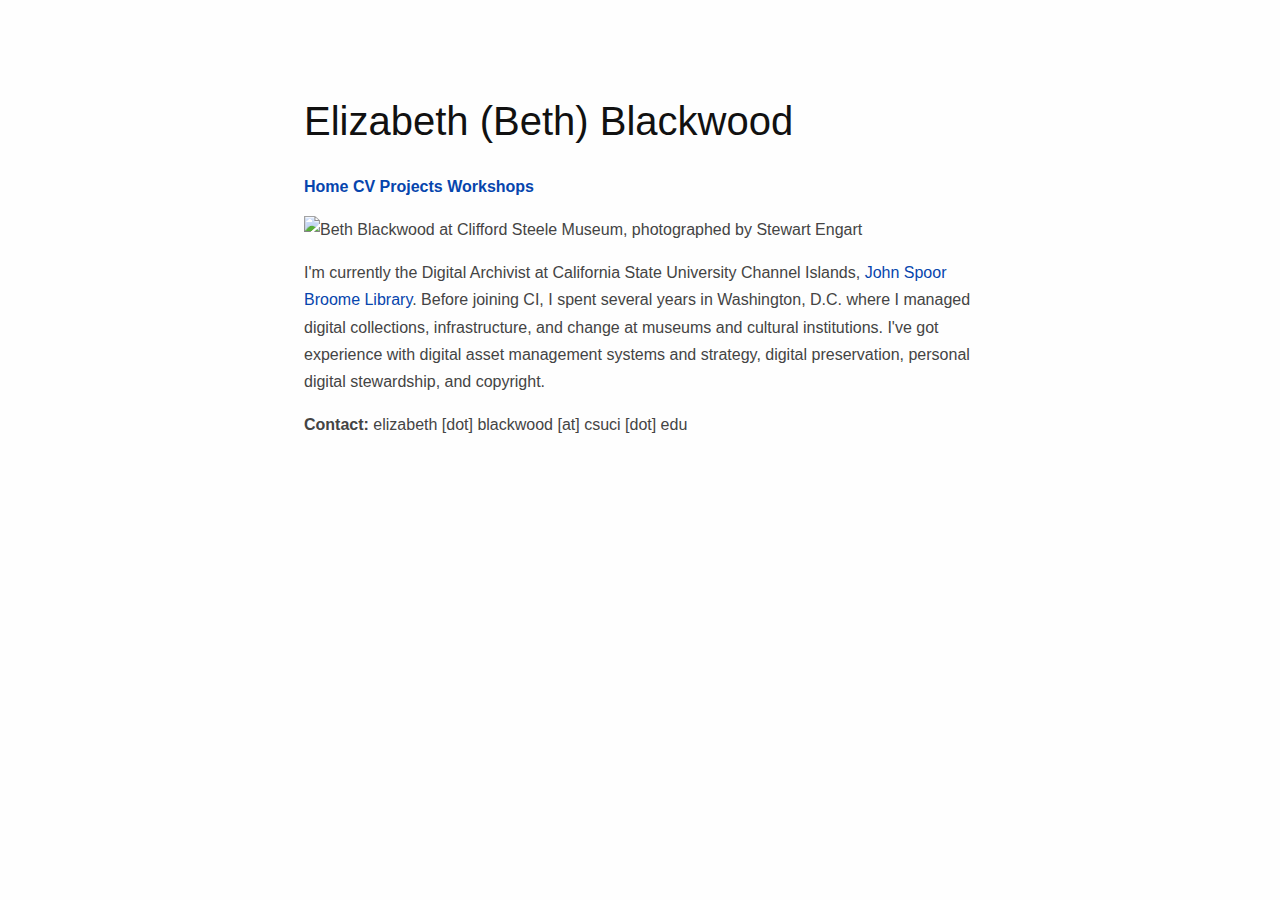
==== index.html @ 379c6d0c "Create index.html" ====
<!DOCTYPE html>
<html>

<head>

<meta charset="utf-8">
<meta name="viewport" content="width=device-width, initial-scale=1.0, user-scalable=yes">
<title>index</title>


<style type="text/css">

html {
  font-size: 100%;
  overflow-y: scroll;
  -webkit-text-size-adjust: 100%;
  -ms-text-size-adjust: 100%;
}

body {
  color: #444;
  font-family: Helvetica, Arial, sans-serif;
  font-size: 12px;
  line-height: 1.7;
  padding: 1em;
  margin: auto;
  max-width: 42em;
  background: #fefefe;
}

a {
  color: #0645ad;
  text-decoration: none;
}

a:visited {
  color: #0b0080;
}

a:hover {
  color: #06e;
}

a:active {
  color: #faa700;
}

a:focus {
  outline: thin dotted;
}

*::-moz-selection {
  background: rgba(255, 255, 0, 0.3);
  color: #000;
}

*::selection {
  background: rgba(255, 255, 0, 0.3);
  color: #000;
}

a::-moz-selection {
  background: rgba(255, 255, 0, 0.3);
  color: #0645ad;
}

a::selection {
  background: rgba(255, 255, 0, 0.3);
  color: #0645ad;
}

p {
  margin: 1em 0;
}

img {
  max-width: 100%;
}

h1, h2, h3, h4, h5, h6 {
  color: #111;
  line-height: 125%;
  margin-top: 2em;
  font-weight: normal;
}

h4, h5, h6 {
  font-weight: bold;
}

h1 {
  font-size: 2.5em;
}

h2 {
  font-size: 2em;
}

h3 {
  font-size: 1.5em;
}

h4 {
  font-size: 1.2em;
}

h5 {
  font-size: 1em;
}

h6 {
  font-size: 0.9em;
}

blockquote {
  color: #666666;
  margin: 0;
  padding-left: 3em;
  border-left: 0.5em #EEE solid;
}

hr {
  display: block;
  height: 2px;
  border: 0;
  border-top: 1px solid #aaa;
  border-bottom: 1px solid #eee;
  margin: 1em 0;
  padding: 0;
}

pre, code, kbd, samp {
  color: #000;
  font-family: monospace, monospace;
  _font-family: 'courier new', monospace;
  font-size: 0.98em;
}

pre {
  white-space: pre;
  white-space: pre-wrap;
  word-wrap: break-word;
}

b, strong {
  font-weight: bold;
}

dfn {
  font-style: italic;
}

ins {
  background: #ff9;
  color: #000;
  text-decoration: none;
}

.center{
display: block;
margin-left: auto;
margin-right: auto;
width: 100%;
}

@-webkit-keyframes shadow-drop-center {
  0% {
    box-shadow: 0 0 0 0 rgba(0, 0, 0, 0);
  }
  100% {
    box-shadow: 0 0 20px 0px rgba(0, 0, 0, 0.35);
  }
}
@keyframes shadow-drop-center {
  0% {
    box-shadow: 0 0 0 0 rgba(0, 0, 0, 0);
  }
  100% {
    box-shadow: 0 0 20px 0px rgba(0, 0, 0, 0.35);
  }
}

.shadow-drop-center {
	-webkit-animation: shadow-drop-center 0.4s cubic-bezier(0.250, 0.460, 0.450, 0.940) both;
	        animation: shadow-drop-center 0.4s cubic-bezier(0.250, 0.460, 0.450, 0.940) both;
}



mark {
  background: #ff0;
  color: #000;
  font-style: italic;
  font-weight: bold;
}

sub, sup {
  font-size: 75%;
  line-height: 0;
  position: relative;
  vertical-align: baseline;
}

sup {
  top: -0.5em;
}

sub {
  bottom: -0.25em;
}

ul, ol {
  margin: 1em 0;
  padding: 0 0 0 2em;
}

li p:last-child {
  margin-bottom: 0;
}

ul ul, ol ol {
  margin: .3em 0;
}

dl {
  margin-bottom: 1em;
}

dt {
  font-weight: bold;
  margin-bottom: .8em;
}

dd {
  margin: 0 0 .8em 2em;
}

dd:last-child {
  margin-bottom: 0;
}

img {
  border: 0;
  -ms-interpolation-mode: bicubic;
  vertical-align: middle;
}

figure {
  display: block;
  text-align: center;
  margin: 1em 0;
}

figure img {
  border: none;
  margin: 0 auto;
}

figcaption {
  font-size: 0.8em;
  font-style: italic;
  margin: 0 0 .8em;
}

table {
  margin-bottom: 2em;
  border-bottom: 1px solid #ddd;
  border-right: 1px solid #ddd;
  border-spacing: 0;
  border-collapse: collapse;
}

table th {
  padding: .2em 1em;
  background-color: #eee;
  border-top: 1px solid #ddd;
  border-left: 1px solid #ddd;
}

table td {
  padding: .2em 1em;
  border-top: 1px solid #ddd;
  border-left: 1px solid #ddd;
  vertical-align: top;
}

.author {
  font-size: 1.2em;
  text-align: center;
}

@media only screen and (min-width: 480px) {
  body {
    font-size: 14px;
  }
}
@media only screen and (min-width: 768px) {
  body {
    font-size: 16px;
  }
}
@media print {
  * {
    background: transparent !important;
    color: black !important;
    filter: none !important;
    -ms-filter: none !important;
  }

  body {
    font-size: 12pt;
    max-width: 100%;
  }

  a, a:visited {
    text-decoration: underline;
  }

  hr {
    height: 1px;
    border: 0;
    border-bottom: 1px solid black;
  }

  a[href]:after {
    content: " (" attr(href) ")";
  }

  abbr[title]:after {
    content: " (" attr(title) ")";
  }

  .ir a:after, a[href^="javascript:"]:after, a[href^="#"]:after {
    content: "";
  }

  pre, blockquote {
    border: 1px solid #999;
    padding-right: 1em;
    page-break-inside: avoid;
  }

  tr, img {
    page-break-inside: avoid;
  }

  img {
    max-width: 100% !important;
  }

  @page :left {
    margin: 15mm 20mm 15mm 10mm;
}

  @page :right {
    margin: 15mm 10mm 15mm 20mm;
}

  p, h2, h3 {
    orphans: 3;
    widows: 3;
  }

  h2, h3 {
    page-break-after: avoid;
  }
}
</style>


</head>

<body>

<h1 id="toc_0">Elizabeth (Beth) Blackwood</h1>

<p><a href="http://elizabethblackwood.cikeys.com/home"><strong>Home</strong></a>
<a href="http://elizabethblackwood.cikeys.com/cv"><strong>CV</strong></a> <a href="http://elizabethblackwood.cikeys.com/projects"><strong>Projects</strong></a> <a href="http://elizabethblackwood.cikeys.com/workshops"><strong>Workshops</strong></a></p>

<p><img src="beth.JPG" alt="Beth Blackwood at Clifford Steele Museum, photographed by Stewart Engart"  class="shadow-drop-center center" ></p>

<p>I&#39;m currently the Digital Archivist at California State University Channel Islands, <a href="https://library.csuci.edu/">John Spoor Broome Library</a>. Before joining CI, I spent several years in Washington, D.C. where I managed digital collections, infrastructure, and change at museums and cultural institutions. I&#39;ve got experience with digital asset management systems and strategy, digital preservation, personal digital stewardship, and copyright.</p>

<p><strong>Contact:</strong> elizabeth [dot] blackwood [at] csuci [dot] edu</p>




</body>

</html>
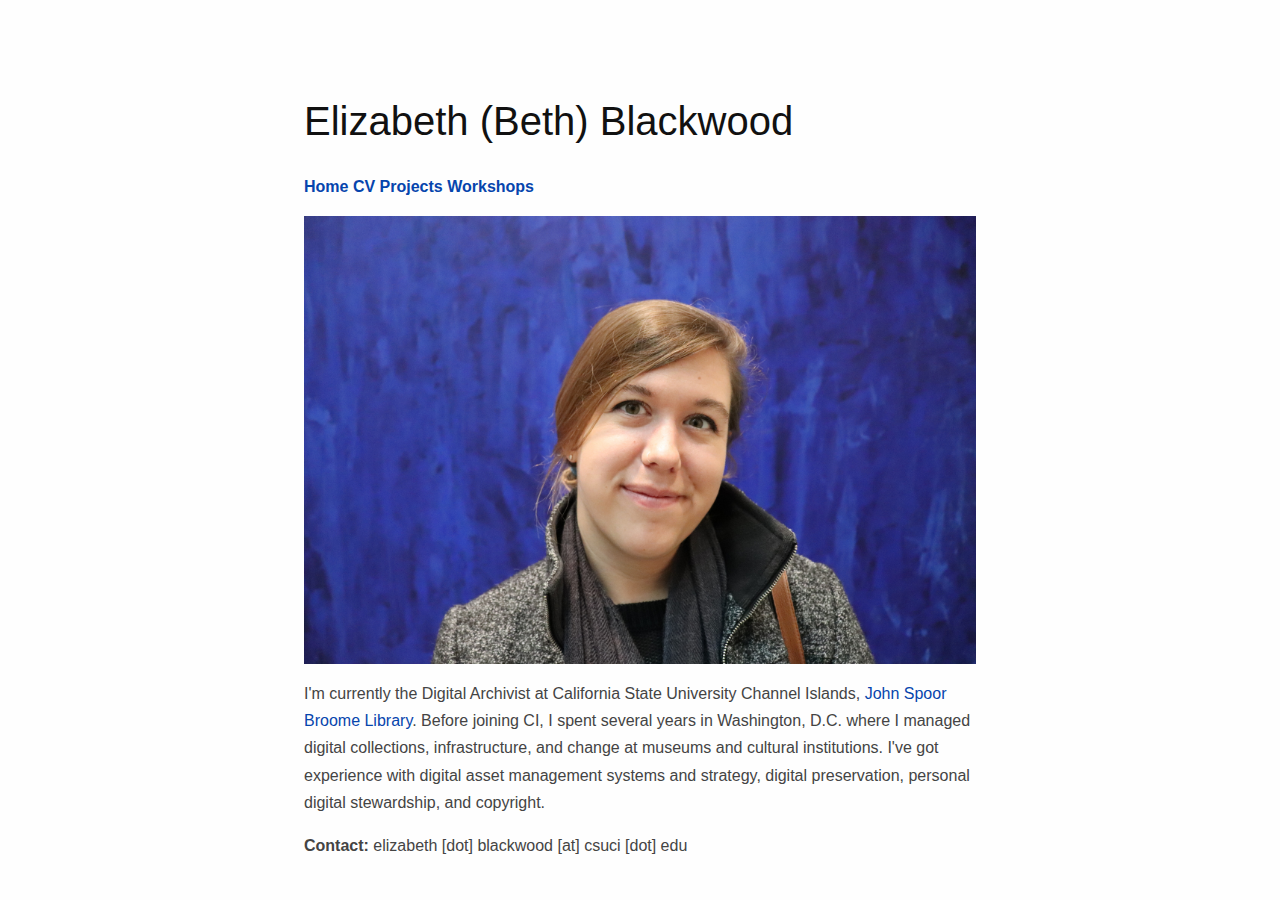
==== commit e16be7c1: "making sure we are ready for a change" ====
--- a/index.html
+++ b/index.html
@@ -382,10 +382,5 @@
 <p>I&#39;m currently the Digital Archivist at California State University Channel Islands, <a href="https://library.csuci.edu/">John Spoor Broome Library</a>. Before joining CI, I spent several years in Washington, D.C. where I managed digital collections, infrastructure, and change at museums and cultural institutions. I&#39;ve got experience with digital asset management systems and strategy, digital preservation, personal digital stewardship, and copyright.</p>
 
 <p><strong>Contact:</strong> elizabeth [dot] blackwood [at] csuci [dot] edu</p>
-
-
-
-
 </body>
-
 </html>
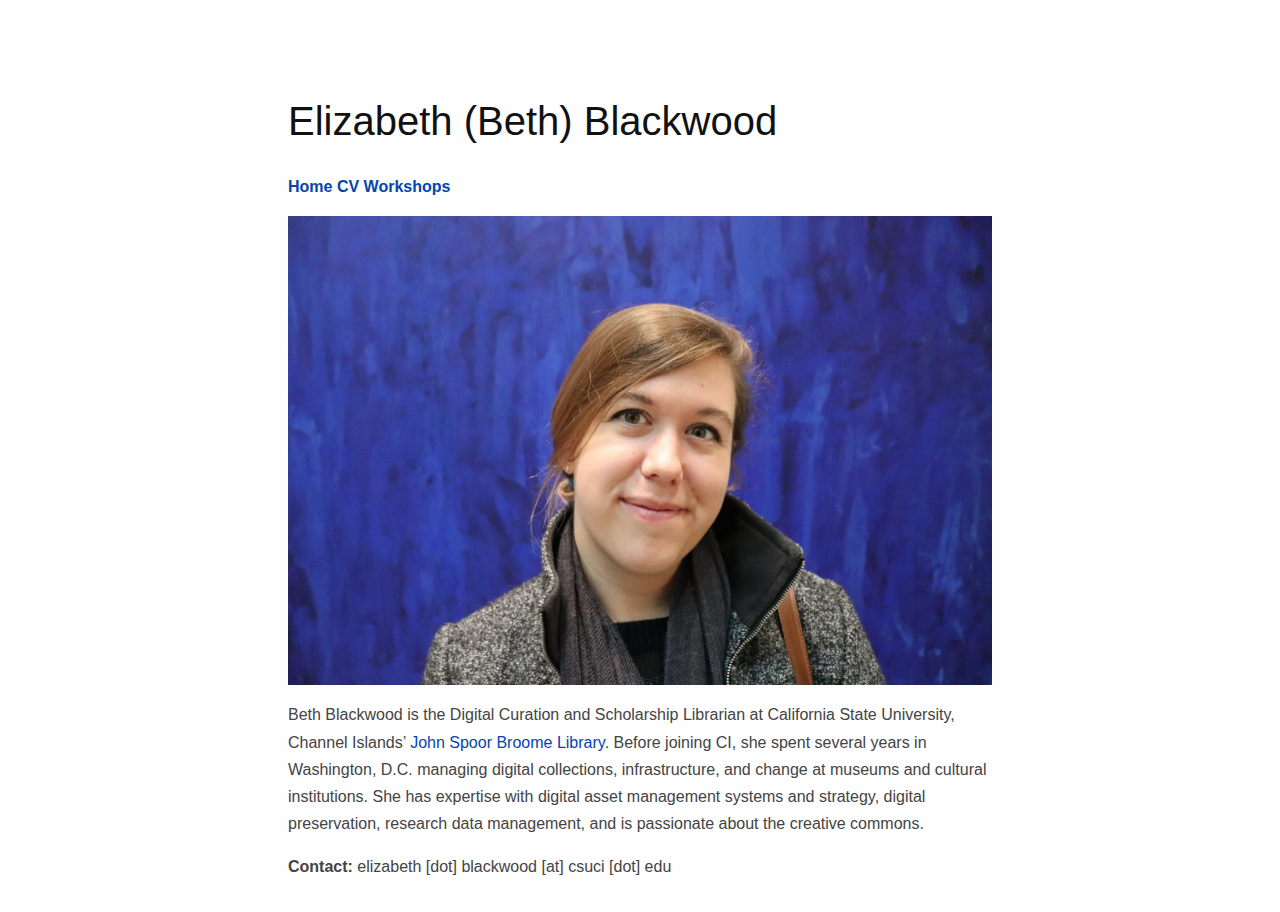
==== commit e91b5fb7: "migration and update" ====
--- a/index.html
+++ b/index.html
@@ -1,386 +1,25 @@
-<!DOCTYPE html>
-<html>
+<!doctype html>
 
+<html lang="en">
 <head>
+  <meta charset="utf-8">
 
-<meta charset="utf-8">
-<meta name="viewport" content="width=device-width, initial-scale=1.0, user-scalable=yes">
-<title>index</title>
-
-
-<style type="text/css">
-
-html {
-  font-size: 100%;
-  overflow-y: scroll;
-  -webkit-text-size-adjust: 100%;
-  -ms-text-size-adjust: 100%;
-}
-
-body {
-  color: #444;
-  font-family: Helvetica, Arial, sans-serif;
-  font-size: 12px;
-  line-height: 1.7;
-  padding: 1em;
-  margin: auto;
-  max-width: 42em;
-  background: #fefefe;
-}
-
-a {
-  color: #0645ad;
-  text-decoration: none;
-}
-
-a:visited {
-  color: #0b0080;
-}
-
-a:hover {
-  color: #06e;
-}
-
-a:active {
-  color: #faa700;
-}
-
-a:focus {
-  outline: thin dotted;
-}
-
-*::-moz-selection {
-  background: rgba(255, 255, 0, 0.3);
-  color: #000;
-}
-
-*::selection {
-  background: rgba(255, 255, 0, 0.3);
-  color: #000;
-}
-
-a::-moz-selection {
-  background: rgba(255, 255, 0, 0.3);
-  color: #0645ad;
-}
-
-a::selection {
-  background: rgba(255, 255, 0, 0.3);
-  color: #0645ad;
-}
-
-p {
-  margin: 1em 0;
-}
-
-img {
-  max-width: 100%;
-}
-
-h1, h2, h3, h4, h5, h6 {
-  color: #111;
-  line-height: 125%;
-  margin-top: 2em;
-  font-weight: normal;
-}
-
-h4, h5, h6 {
-  font-weight: bold;
-}
-
-h1 {
-  font-size: 2.5em;
-}
-
-h2 {
-  font-size: 2em;
-}
-
-h3 {
-  font-size: 1.5em;
-}
-
-h4 {
-  font-size: 1.2em;
-}
-
-h5 {
-  font-size: 1em;
-}
-
-h6 {
-  font-size: 0.9em;
-}
-
-blockquote {
-  color: #666666;
-  margin: 0;
-  padding-left: 3em;
-  border-left: 0.5em #EEE solid;
-}
-
-hr {
-  display: block;
-  height: 2px;
-  border: 0;
-  border-top: 1px solid #aaa;
-  border-bottom: 1px solid #eee;
-  margin: 1em 0;
-  padding: 0;
-}
-
-pre, code, kbd, samp {
-  color: #000;
-  font-family: monospace, monospace;
-  _font-family: 'courier new', monospace;
-  font-size: 0.98em;
-}
-
-pre {
-  white-space: pre;
-  white-space: pre-wrap;
-  word-wrap: break-word;
-}
-
-b, strong {
-  font-weight: bold;
-}
-
-dfn {
-  font-style: italic;
-}
-
-ins {
-  background: #ff9;
-  color: #000;
-  text-decoration: none;
-}
-
-.center{
-display: block;
-margin-left: auto;
-margin-right: auto;
-width: 100%;
-}
-
-@-webkit-keyframes shadow-drop-center {
-  0% {
-    box-shadow: 0 0 0 0 rgba(0, 0, 0, 0);
-  }
-  100% {
-    box-shadow: 0 0 20px 0px rgba(0, 0, 0, 0.35);
-  }
-}
-@keyframes shadow-drop-center {
-  0% {
-    box-shadow: 0 0 0 0 rgba(0, 0, 0, 0);
-  }
-  100% {
-    box-shadow: 0 0 20px 0px rgba(0, 0, 0, 0.35);
-  }
-}
-
-.shadow-drop-center {
-	-webkit-animation: shadow-drop-center 0.4s cubic-bezier(0.250, 0.460, 0.450, 0.940) both;
-	        animation: shadow-drop-center 0.4s cubic-bezier(0.250, 0.460, 0.450, 0.940) both;
-}
-
-
-
-mark {
-  background: #ff0;
-  color: #000;
-  font-style: italic;
-  font-weight: bold;
-}
-
-sub, sup {
-  font-size: 75%;
-  line-height: 0;
-  position: relative;
-  vertical-align: baseline;
-}
-
-sup {
-  top: -0.5em;
-}
-
-sub {
-  bottom: -0.25em;
-}
-
-ul, ol {
-  margin: 1em 0;
-  padding: 0 0 0 2em;
-}
-
-li p:last-child {
-  margin-bottom: 0;
-}
-
-ul ul, ol ol {
-  margin: .3em 0;
-}
-
-dl {
-  margin-bottom: 1em;
-}
-
-dt {
-  font-weight: bold;
-  margin-bottom: .8em;
-}
-
-dd {
-  margin: 0 0 .8em 2em;
-}
-
-dd:last-child {
-  margin-bottom: 0;
-}
-
-img {
-  border: 0;
-  -ms-interpolation-mode: bicubic;
-  vertical-align: middle;
-}
-
-figure {
-  display: block;
-  text-align: center;
-  margin: 1em 0;
-}
-
-figure img {
-  border: none;
-  margin: 0 auto;
-}
-
-figcaption {
-  font-size: 0.8em;
-  font-style: italic;
-  margin: 0 0 .8em;
-}
-
-table {
-  margin-bottom: 2em;
-  border-bottom: 1px solid #ddd;
-  border-right: 1px solid #ddd;
-  border-spacing: 0;
-  border-collapse: collapse;
-}
-
-table th {
-  padding: .2em 1em;
-  background-color: #eee;
-  border-top: 1px solid #ddd;
-  border-left: 1px solid #ddd;
-}
-
-table td {
-  padding: .2em 1em;
-  border-top: 1px solid #ddd;
-  border-left: 1px solid #ddd;
-  vertical-align: top;
-}
-
-.author {
-  font-size: 1.2em;
-  text-align: center;
-}
-
-@media only screen and (min-width: 480px) {
-  body {
-    font-size: 14px;
-  }
-}
-@media only screen and (min-width: 768px) {
-  body {
-    font-size: 16px;
-  }
-}
-@media print {
-  * {
-    background: transparent !important;
-    color: black !important;
-    filter: none !important;
-    -ms-filter: none !important;
-  }
-
-  body {
-    font-size: 12pt;
-    max-width: 100%;
-  }
-
-  a, a:visited {
-    text-decoration: underline;
-  }
-
-  hr {
-    height: 1px;
-    border: 0;
-    border-bottom: 1px solid black;
-  }
-
-  a[href]:after {
-    content: " (" attr(href) ")";
-  }
-
-  abbr[title]:after {
-    content: " (" attr(title) ")";
-  }
-
-  .ir a:after, a[href^="javascript:"]:after, a[href^="#"]:after {
-    content: "";
-  }
-
-  pre, blockquote {
-    border: 1px solid #999;
-    padding-right: 1em;
-    page-break-inside: avoid;
-  }
-
-  tr, img {
-    page-break-inside: avoid;
-  }
-
-  img {
-    max-width: 100% !important;
-  }
-
-  @page :left {
-    margin: 15mm 20mm 15mm 10mm;
-}
-
-  @page :right {
-    margin: 15mm 10mm 15mm 20mm;
-}
-
-  p, h2, h3 {
-    orphans: 3;
-    widows: 3;
-  }
-
-  h2, h3 {
-    page-break-after: avoid;
-  }
-}
-</style>
-
+  <title>Beth Blackwood | Home</title>
+  <meta name="description" content="Beth Blackwood is the Digital Curation and Scholarship Librarian at California State University, Channel Islands’">
+  <meta name="author" content="Beth Blackwood">
+  <meta name="viewport" content="width=device-width, initial-scale=1.0">
+  <meta name="keywords" content="Digital Asset Management, Creative Commons, Library, Scholarly Communications, Data Literacy">
+  <link rel="stylesheet" href="style.css">
 
 </head>
 
 <body>
+<h1>Elizabeth (Beth) Blackwood</h1>
+<p><a href="/"><strong>Home</strong></a> <a href="cv"><strong>CV</strong></a> <a href="http://elizabethblackwood.cikeys.com/workshops"><strong>Workshops</strong></a></p>
+<p><img src="bethWEB.JPG" alt="Beth Blackwood at Clifford Steele Museum, photographed by Stewart Engart"  class="shadow-drop-center center" ></p>
+<p>Beth Blackwood is the Digital Curation and Scholarship Librarian at California State University, Channel Islands’ <a href="https://library.csuci.edu/">John Spoor Broome Library</a>. Before joining CI, she spent several years in Washington, D.C. managing digital collections, infrastructure, and change at museums and cultural institutions. She has expertise with digital asset management systems and strategy, digital preservation, research data management, and is passionate about the creative commons.</p>
+<p><strong>Contact:</strong> elizabeth [dot] blackwood [at] csuci [dot] edu</p>
 
-<h1 id="toc_0">Elizabeth (Beth) Blackwood</h1>
 
-<p><a href="http://elizabethblackwood.cikeys.com/home"><strong>Home</strong></a>
-<a href="http://elizabethblackwood.cikeys.com/cv"><strong>CV</strong></a> <a href="http://elizabethblackwood.cikeys.com/projects"><strong>Projects</strong></a> <a href="http://elizabethblackwood.cikeys.com/workshops"><strong>Workshops</strong></a></p>
-
-<p><img src="beth.JPG" alt="Beth Blackwood at Clifford Steele Museum, photographed by Stewart Engart"  class="shadow-drop-center center" ></p>
-
-<p>I&#39;m currently the Digital Archivist at California State University Channel Islands, <a href="https://library.csuci.edu/">John Spoor Broome Library</a>. Before joining CI, I spent several years in Washington, D.C. where I managed digital collections, infrastructure, and change at museums and cultural institutions. I&#39;ve got experience with digital asset management systems and strategy, digital preservation, personal digital stewardship, and copyright.</p>
-
-<p><strong>Contact:</strong> elizabeth [dot] blackwood [at] csuci [dot] edu</p>
 </body>
 </html>
--- a/style.css
+++ b/style.css
@@ -0,0 +1,356 @@
+html {
+  font-size: 100%;
+  overflow-y: scroll;
+  -webkit-text-size-adjust: 100%;
+  -ms-text-size-adjust: 100%;
+}
+
+body {
+  color: #444;
+  font-family: Helvetica, Arial, sans-serif;
+  font-size: 12px;
+  line-height: 1.7;
+  padding: 1em;
+  margin: auto;
+  max-width: 44em;
+  background: #fefefe;
+}
+
+a {
+  color: #0645ad;
+  text-decoration: none;
+}
+
+a:visited {
+  color: #0b0080;
+}
+
+a:hover {
+  color: #06e;
+}
+
+a:active {
+  color: #faa700;
+}
+
+a:focus {
+  outline: thin dotted;
+}
+
+*::-moz-selection {
+  background: rgba(255, 255, 0, 0.3);
+  color: #000;
+}
+
+*::selection {
+  background: rgba(255, 255, 0, 0.3);
+  color: #000;
+}
+
+a::-moz-selection {
+  background: rgba(255, 255, 0, 0.3);
+  color: #0645ad;
+}
+
+a::selection {
+  background: rgba(255, 255, 0, 0.3);
+  color: #0645ad;
+}
+
+p {
+  margin: 1em 0;
+}
+
+img {
+  max-width: 100%;
+}
+
+h1, h2, h3, h4, h5, h6 {
+  color: #111;
+  line-height: 125%;
+  margin-top: 2em;
+  font-weight: normal;
+}
+
+h4, h5, h6 {
+  font-weight: bold;
+}
+
+h1 {
+  font-size: 2.5em;
+}
+
+h2 {
+  font-size: 2em;
+}
+
+h3 {
+  font-size: 1.5em;
+}
+
+h4 {
+  font-size: 1.2em;
+}
+
+h5 {
+  font-size: 1em;
+}
+
+h6 {
+  font-size: 0.9em;
+}
+
+blockquote {
+  color: #666666;
+  margin: 0;
+  padding-left: 3em;
+  border-left: 0.5em #EEE solid;
+}
+
+hr {
+  display: block;
+  height: 2px;
+  border: 0;
+  border-top: 1px solid #aaa;
+  border-bottom: 1px solid #eee;
+  margin: 1em 0;
+  padding: 0;
+}
+
+pre, code, kbd, samp {
+  color: #000;
+  font-family: monospace, monospace;
+  _font-family: 'courier new', monospace;
+  font-size: 0.98em;
+}
+
+pre {
+  white-space: pre;
+  white-space: pre-wrap;
+  word-wrap: break-word;
+}
+
+b, strong {
+  font-weight: bold;
+}
+
+dfn {
+  font-style: italic;
+}
+
+ins {
+  background: #ff9;
+  color: #000;
+  text-decoration: none;
+}
+
+.center{
+display: block;
+margin-left: auto;
+margin-right: auto;
+width: 100%;
+}
+
+@-webkit-keyframes shadow-drop-center {
+  0% {
+    box-shadow: 0 0 0 0 rgba(0, 0, 0, 0);
+  }
+  100% {
+    box-shadow: 0 0 20px 0px rgba(0, 0, 0, 0.35);
+  }
+}
+@keyframes shadow-drop-center {
+  0% {
+    box-shadow: 0 0 0 0 rgba(0, 0, 0, 0);
+  }
+  100% {
+    box-shadow: 0 0 20px 0px rgba(0, 0, 0, 0.35);
+  }
+}
+
+.shadow-drop-center {
+	-webkit-animation: shadow-drop-center 0.4s cubic-bezier(0.250, 0.460, 0.450, 0.940) both;
+	        animation: shadow-drop-center 0.4s cubic-bezier(0.250, 0.460, 0.450, 0.940) both;
+}
+
+
+
+mark {
+  background: #ff0;
+  color: #000;
+  font-style: italic;
+  font-weight: bold;
+}
+
+sub, sup {
+  font-size: 75%;
+  line-height: 0;
+  position: relative;
+  vertical-align: baseline;
+}
+
+sup {
+  top: -0.5em;
+}
+
+sub {
+  bottom: -0.25em;
+}
+
+ul, ol {
+  margin: 1em 0;
+  padding: 0 0 0 2em;
+}
+
+li p:last-child {
+  margin-bottom: 0;
+}
+
+ul ul, ol ol {
+  margin: .3em 0;
+}
+
+dl {
+  margin-bottom: 1em;
+}
+
+dt {
+  font-weight: bold;
+  margin-bottom: .8em;
+}
+
+dd {
+  margin: 0 0 .8em 2em;
+}
+
+dd:last-child {
+  margin-bottom: 0;
+}
+
+img {
+  border: 0;
+  -ms-interpolation-mode: bicubic;
+  vertical-align: middle;
+}
+
+figure {
+  display: block;
+  text-align: center;
+  margin: 1em 0;
+}
+
+figure img {
+  border: none;
+  margin: 0 auto;
+}
+
+figcaption {
+  font-size: 0.8em;
+  font-style: italic;
+  margin: 0 0 .8em;
+}
+
+table {
+  margin-bottom: 2em;
+  border: 0px;
+  border-spacing: 0;
+  border-collapse: collapse;
+  border-spacing:0px;
+  text-align: justify;
+}
+
+table th {
+  padding: .2em 1em;
+  background-color: #eee;
+  border: 0px;
+  text-align: justify;
+}
+
+table td {
+  padding: .2em 1em;
+  border: 0px;
+  vertical-align: top;
+  text-align: justify;
+}
+
+.author {
+  font-size: 1.2em;
+  text-align: center;
+}
+
+@media only screen and (min-width: 480px) {
+  body {
+    font-size: 14px;
+  }
+}
+@media only screen and (min-width: 768px) {
+  body {
+    font-size: 16px;
+  }
+}
+@media print {
+  * {
+    background: transparent !important;
+    color: black !important;
+    filter: none !important;
+    -ms-filter: none !important;
+  }
+
+  body {
+    font-size: 12pt;
+    max-width: 100%;
+  }
+
+  a, a:visited {
+    text-decoration: underline;
+  }
+
+  hr {
+    height: 1px;
+    border: 0;
+    border-bottom: 1px solid black;
+  }
+
+  a[href]:after {
+    content: " (" attr(href) ")";
+  }
+
+  abbr[title]:after {
+    content: " (" attr(title) ")";
+  }
+
+  .ir a:after, a[href^="javascript:"]:after, a[href^="#"]:after {
+    content: "";
+  }
+
+  pre, blockquote {
+    border: 1px solid #999;
+    padding-right: 1em;
+    page-break-inside: avoid;
+  }
+
+  tr, img {
+    page-break-inside: avoid;
+  }
+
+  img {
+    max-width: 100% !important;
+  }
+
+  @page :left {
+    margin: 15mm 20mm 15mm 10mm;
+}
+
+  @page :right {
+    margin: 15mm 10mm 15mm 20mm;
+}
+
+  p, h2, h3 {
+    orphans: 3;
+    widows: 3;
+  }
+
+  h2, h3 {
+    page-break-after: avoid;
+  }
+}
